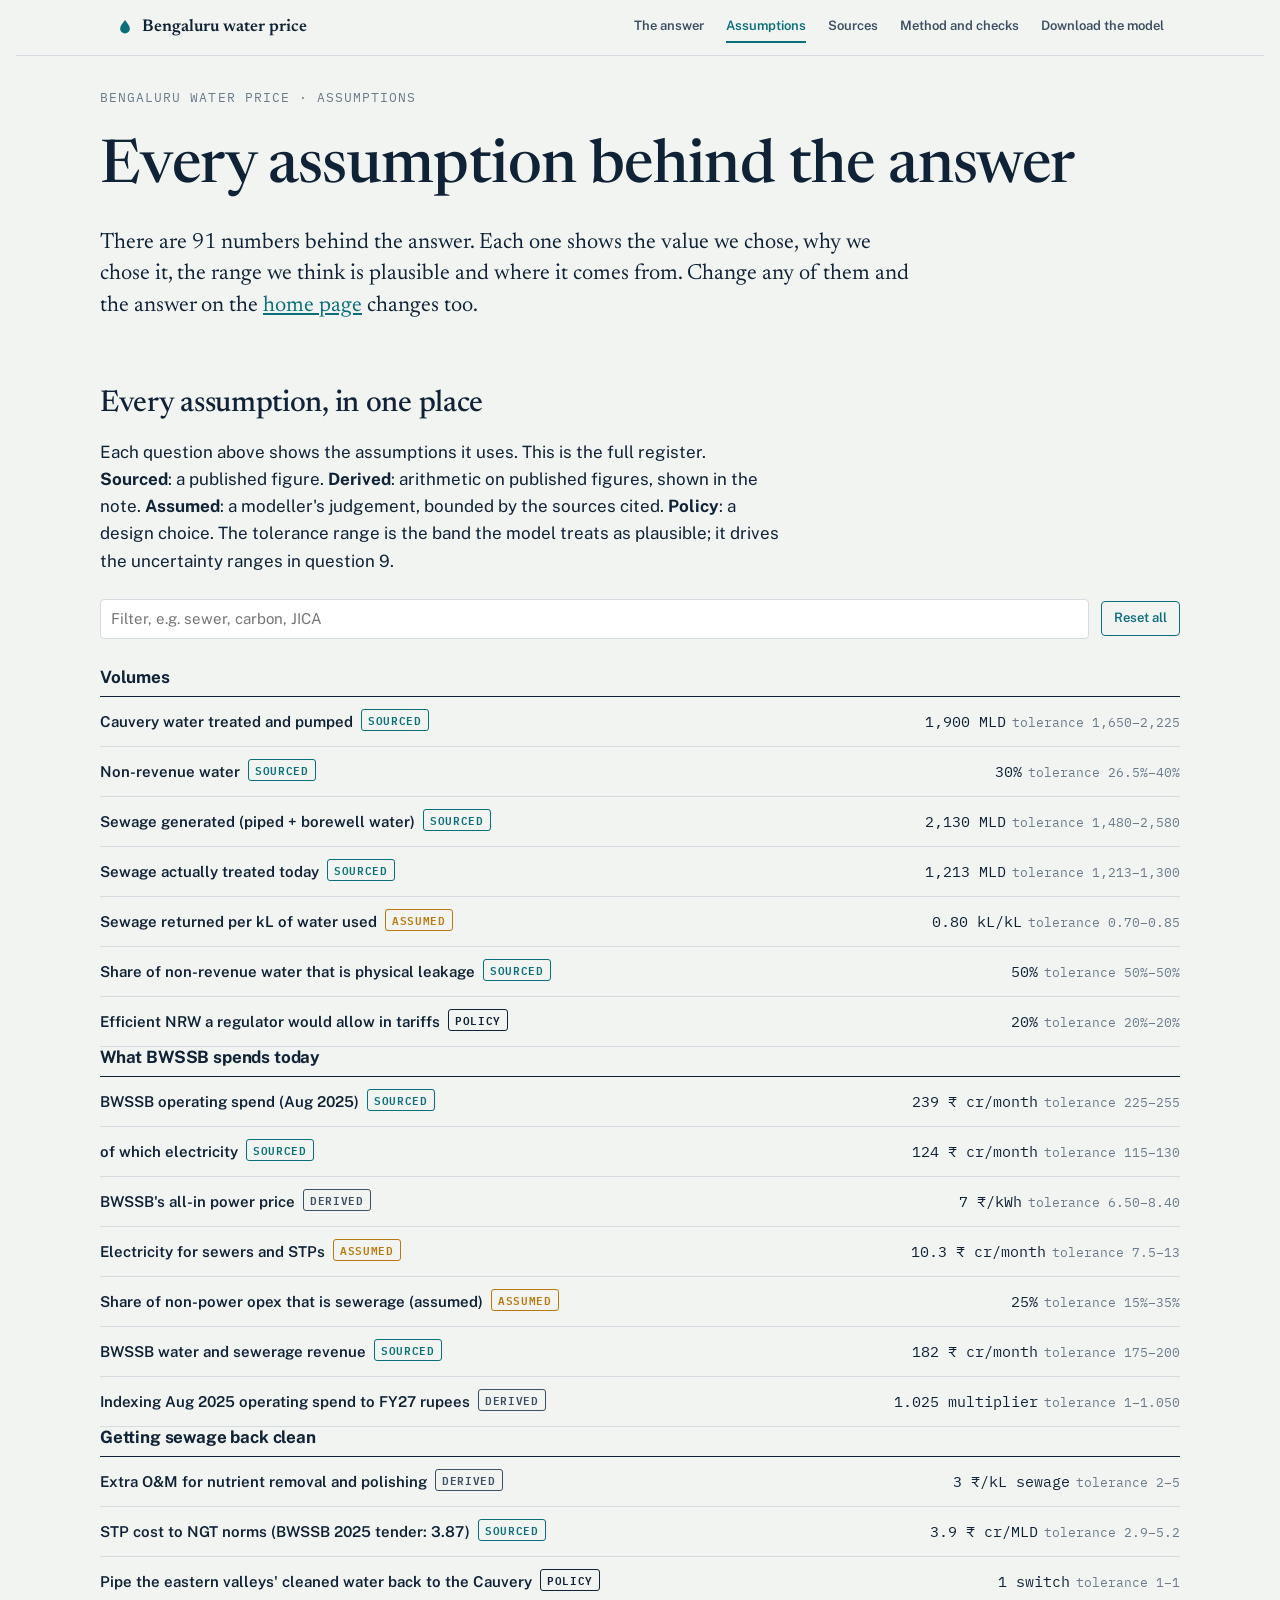
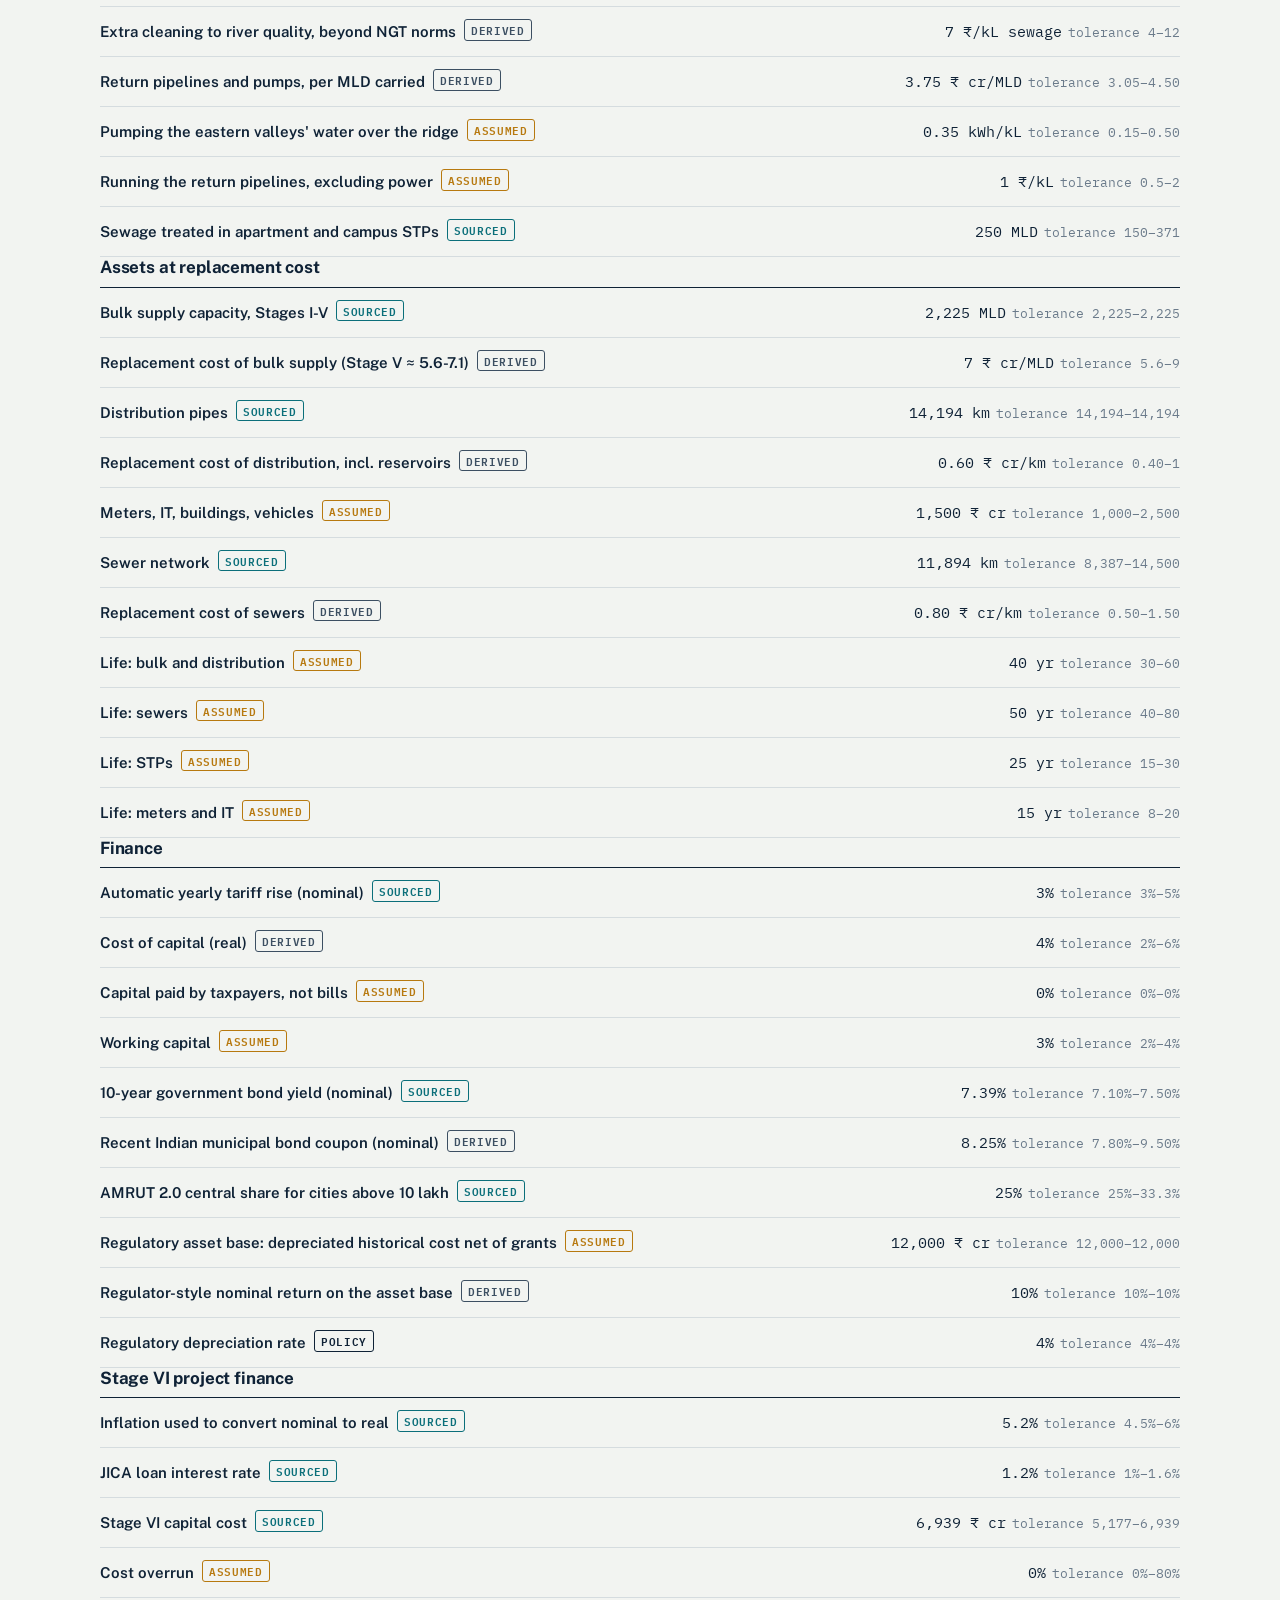
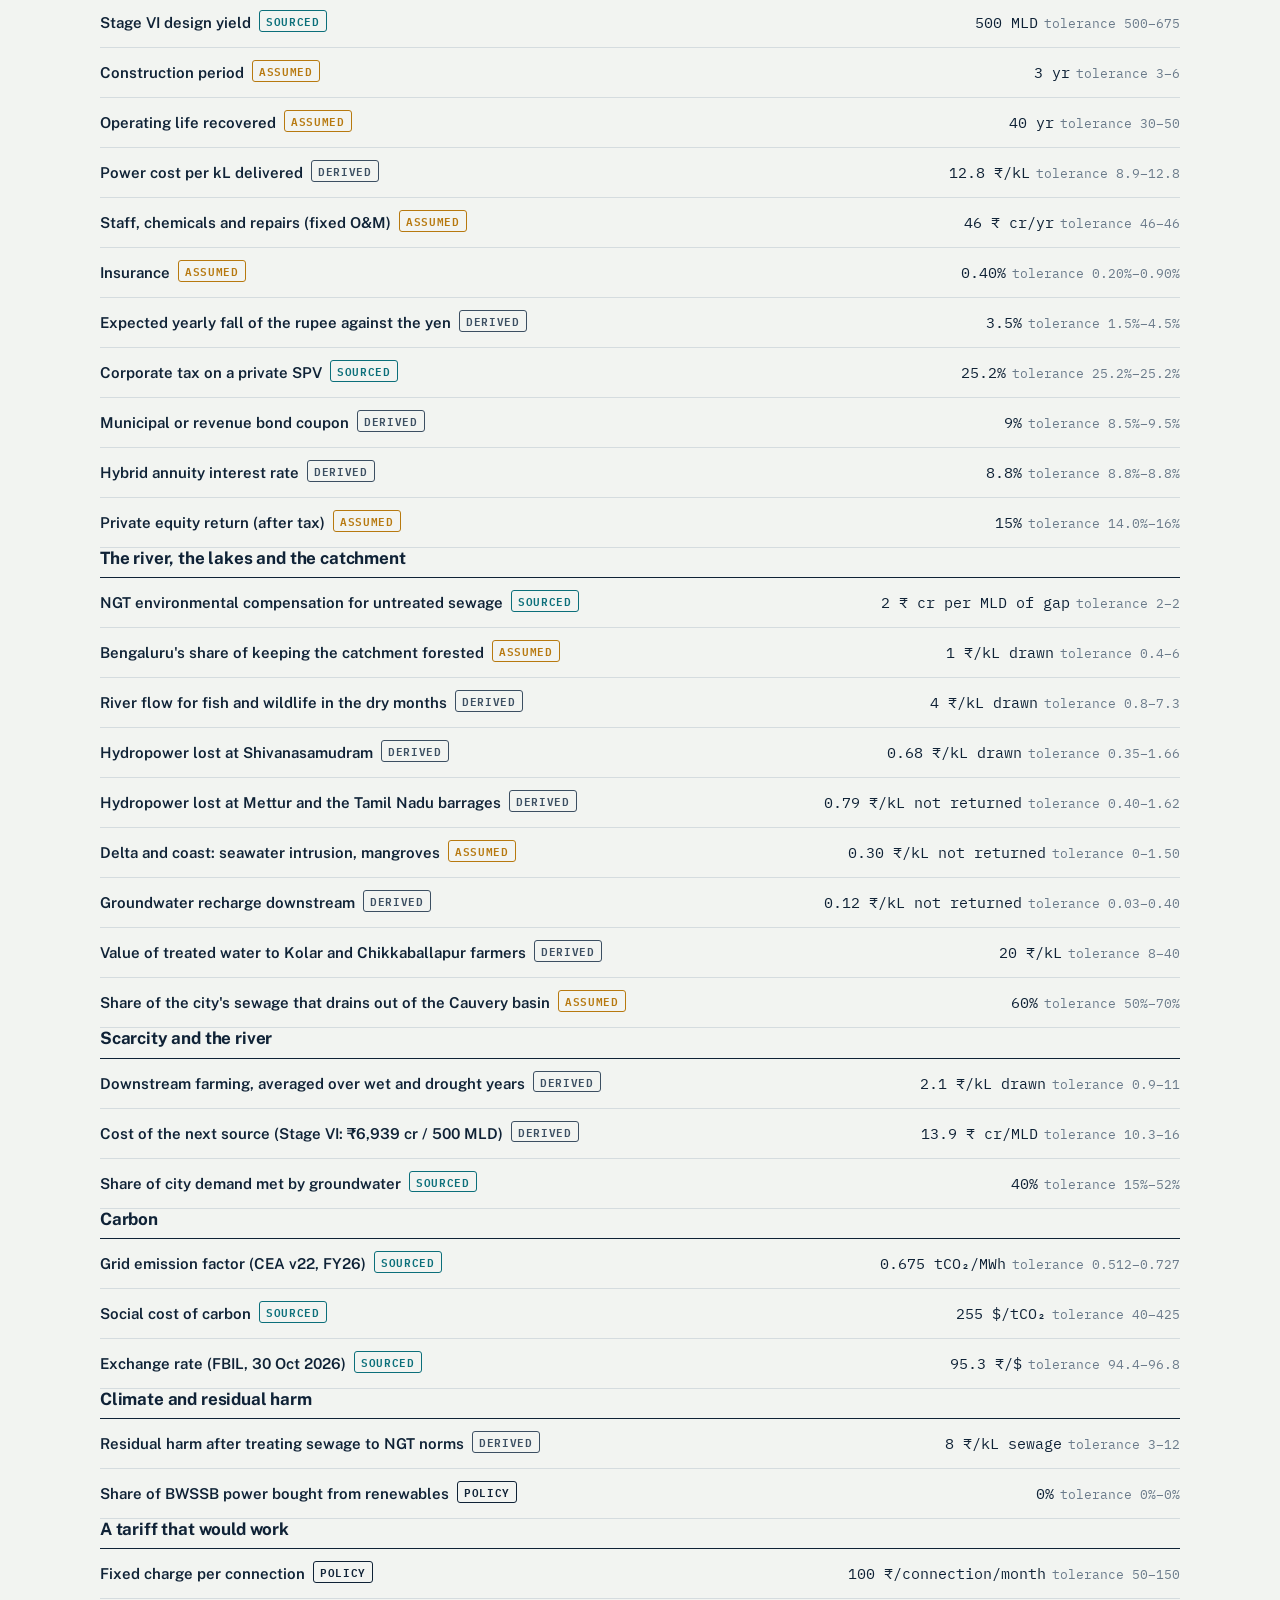
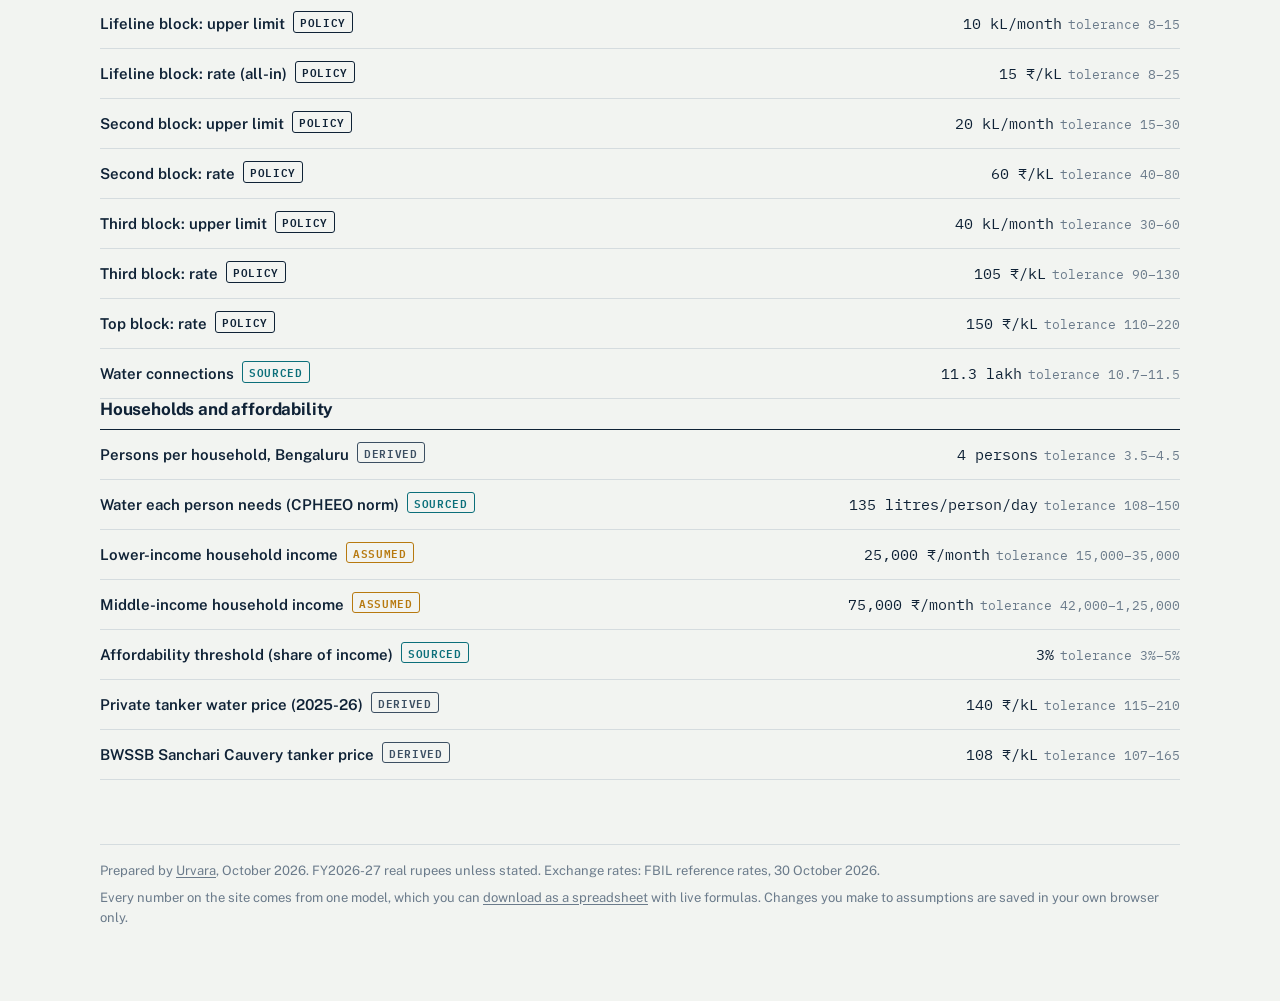
==== assumptions.html @ f4e7eac3 "Publish the Bengaluru water price site Question-by-question answer to what a kilolitre of water shou" ====
<!doctype html>
<html lang="en">
<head>
<meta charset="utf-8">
<meta name="viewport" content="width=device-width,initial-scale=1,viewport-fit=cover">
<title>Assumptions · Bengaluru water price</title>
<meta name="description" content="Every assumption behind the Bengaluru water price model, with sources, ranges and reasons.">
<meta property="og:title" content="Assumptions · Bengaluru water price">
<meta property="og:description" content="Every assumption behind the Bengaluru water price model, with sources, ranges and reasons.">
<link rel="icon" href="data:image/svg+xml,%3Csvg%20xmlns%3D%22http%3A%2F%2Fwww.w3.org%2F2000%2Fsvg%22%20viewBox%3D%220%200%2024%2024%22%3E%3Cpath%20d%3D%22M12%202.5c3.6%204.6%206.5%208.3%206.5%2011.7a6.5%206.5%200%200%201-13%200C5.5%2010.8%208.4%207.1%2012%202.5z%22%20fill%3D%22%230b6f7a%22%2F%3E%3C%2Fsvg%3E">
<link rel="preconnect" href="https://fonts.googleapis.com">
<link rel="preconnect" href="https://fonts.gstatic.com" crossorigin>
<link rel="stylesheet" href="https://fonts.googleapis.com/css2?family=Newsreader:opsz,wght@6..72,400;6..72,500;6..72,600&family=Public+Sans:ital,wght@0,400;0,500;0,600;0,700;1,400&family=IBM+Plex+Mono:wght@400;500&display=swap">
<link rel="stylesheet" href="assets/site.css">
<style>html,body{margin:0}[hidden]{display:none!important}img{max-width:100%}</style>
</head>
<body>
<nav class="site-nav" aria-label="Site"><div class="in" style="padding-left:max(16px,env(safe-area-inset-left,0px));padding-right:max(16px,env(safe-area-inset-right,0px))"><a class="brand" href="index.html"><svg viewBox="0 0 24 24" aria-hidden="true"><path d="M12 2.5c3.6 4.6 6.5 8.3 6.5 11.7a6.5 6.5 0 0 1-13 0C5.5 10.8 8.4 7.1 12 2.5z" fill="var(--water)"/></svg>Bengaluru water price</a><a class="l" href="index.html">The answer</a><a class="l" href="assumptions.html" aria-current="page">Assumptions</a><a class="l" href="sources.html">Sources</a><a class="l" href="method.html">Method and checks</a><a class="l" href="downloads/bengaluru-water-price-model.xlsx" download>Download the model</a></div></nav>
<div class="wrap" id="top">
<header class="hero"><div class="eyebrow">Bengaluru water price · Assumptions</div><h1>Every assumption behind the answer</h1>
<div class="lede col prose"><p>There are 91 numbers behind the answer. Each one shows the value we chose, why we chose it, the range we think is plausible and where it comes from. Change any of them and the answer on the <a href="index.html">home page</a> changes too.</p></div></header><section id="assumptions">
  <div class="col prose">
    <h2>Every assumption, in one place</h2>
    <p>Each question above shows the assumptions it uses. This is the full register. <b>Sourced</b>: a published figure. <b>Derived</b>: arithmetic on published figures, shown in the note. <b>Assumed</b>: a modeller's judgement, bounded by the sources cited. <b>Policy</b>: a design choice. The tolerance range is the band the model treats as plausible; it drives the uncertainty ranges in question 9.</p>
  </div>
  <div class="reg">
    <div class="reg-tools"><input type="search" id="reg-search" placeholder="Filter, e.g. sewer, carbon, JICA" aria-label="Filter assumptions"><span class="changed changed-count" hidden></span><button class="btn" type="button" data-reset-all>Reset all</button></div>
    <div id="register"></div>
  </div>
</section>
<footer>
  <span>Prepared by <a href="https://urvara.life">Urvara</a>, October 2026. FY2026-27 real rupees unless stated. Exchange rates: FBIL reference rates, 30 October 2026.</span>
  <span>Every number on the site comes from one model, which you can <a href="downloads/bengaluru-water-price-model.xlsx" download>download as a spreadsheet</a> with live formulas. Changes you make to assumptions are saved in your own browser only.</span>
</footer>
</div>
<div id="pop" hidden role="dialog" aria-modal="false" aria-labelledby="pop-h"></div>
<script src="assets/app.js"></script>
</body>
</html>
---- assets/site.css ----
/* Layout: one reading column (~68ch) that widens for exhibits; the price ladder is drawn as the
   pipe's climb from the Cauvery to the city, because the cost rises with the lift. */
:root {
  --paper: #f2f4f1;        /* cool mineral paper */
  --sheet: #ffffff;
  --ink: #0f2236;          /* river navy */
  --ink-2: #3c4f62;
  --ink-3: #6b7b8b;
  --rule: #d5dcdf;
  --water: #0b6f7a;        /* Cauvery teal */
  --water-2: #5aa7ad;
  --water-3: #b9dcdd;
  --ochre: #b7790f;        /* the gap: what someone else pays */
  --ochre-soft: #f3e3c3;
  --carbon: #59636e;
  --good: #2f7d4f; --bad: #b0542a; --ugly: #7b2b3a;
  --focus: #0b6f7a;
  --f-display: "Newsreader", "Iowan Old Style", Georgia, serif;
  --f-body: "Public Sans", "Segoe UI", system-ui, sans-serif;
  --f-data: "IBM Plex Mono", ui-monospace, "SFMono-Regular", Menlo, monospace;
  --s-0: .8125rem; --s-1: .9375rem; --s-2: 1.0625rem; --s-3: 1.375rem; --s-4: 1.875rem; --s-5: 2.75rem; --s-6: 3.75rem;
}
@media (prefers-color-scheme: dark) { :root:not([data-theme="light"]) {
  --paper: #0b1520; --sheet: #111e2b; --ink: #e4ebef; --ink-2: #b3c0ca; --ink-3: #8293a1; --rule: #253545;
  --water: #4fb3bc; --water-2: #7cc6cc; --water-3: #1d4a52; --ochre: #e2a740; --ochre-soft: #3a2c12;
  --carbon: #9aa5b0; --good: #6cc191; --bad: #e38a5e; --ugly: #e07b8e; --focus: #4fb3bc; color-scheme: dark } }
:root[data-theme="dark"] {
  --paper: #0b1520; --sheet: #111e2b; --ink: #e4ebef; --ink-2: #b3c0ca; --ink-3: #8293a1; --rule: #253545;
  --water: #4fb3bc; --water-2: #7cc6cc; --water-3: #1d4a52; --ochre: #e2a740; --ochre-soft: #3a2c12;
  --carbon: #9aa5b0; --good: #6cc191; --bad: #e38a5e; --ugly: #e07b8e; --focus: #4fb3bc; color-scheme: dark }

* { box-sizing: border-box; }
body { background: var(--paper); color: var(--ink); font-family: var(--f-body); font-size: var(--s-2); line-height: 1.6;
  padding-left: max(16px, env(safe-area-inset-left, 0px)); padding-right: max(16px, env(safe-area-inset-right, 0px)); }
.wrap { max-width: 1080px; margin: 0 auto; padding-block: 40px 96px; display: grid; gap: 64px; }
.col { max-width: 68ch; }
h1, h2, h3 { font-family: var(--f-display); font-weight: 500; text-wrap: balance; letter-spacing: -.01em; margin: 0; }
h1 { font-size: clamp(2.25rem, 5vw, var(--s-6)); line-height: 1.05; }
h2 { font-size: var(--s-4); line-height: 1.15; }
h3 { font-size: var(--s-3); line-height: 1.25; }
p { margin: 0; }
.prose { display: grid; gap: 1em; }
.eyebrow { font-family: var(--f-data); font-size: var(--s-0); letter-spacing: .08em; text-transform: uppercase; color: var(--ink-3); }
.lede { font-size: var(--s-3); line-height: 1.45; font-family: var(--f-display); color: var(--ink); }
.lede p + p { margin-top: .2em; }
a { color: var(--water); text-underline-offset: 2px; }
a:focus-visible, button:focus-visible, input:focus-visible, summary:focus-visible, select:focus-visible { outline: 2px solid var(--focus); outline-offset: 2px; border-radius: 3px; }
section { display: grid; gap: 24px; }
.mono, .tab { font-family: var(--f-data); font-variant-numeric: tabular-nums; }
small, .small { font-size: var(--s-0); color: var(--ink-3); }

/* Live numbers: every model-bound figure is a button that opens its working */
.num { font: inherit; font-variant-numeric: tabular-nums; color: inherit; background: none; border: 0; padding: 0 1px; cursor: pointer;
  border-bottom: 1.5px dotted var(--water); font-weight: 600; }
.num:hover { background: var(--water-3); }
.num.static { border-bottom-color: var(--ink-3); font-weight: inherit; }
.big .num { border-bottom-width: 3px; }

/* Hero */
.hero { display: grid; gap: 28px; }
.answer { display: grid; grid-template-columns: repeat(auto-fit, minmax(180px, 1fr)); gap: 0; border-top: 1px solid var(--ink); border-bottom: 1px solid var(--rule); }
.answer > div { padding: 16px 16px 18px 0; display: grid; gap: 4px; align-content: start; }
.answer > div + div { padding-left: 16px; border-left: 1px solid var(--rule); }
.answer .v { font-family: var(--f-display); font-size: var(--s-5); line-height: 1; font-variant-numeric: tabular-nums; }
.answer .v.gap { color: var(--ochre); }
.answer .v.true { color: var(--water); }

/* Ladder chart */
.figure { background: var(--sheet); border: 1px solid var(--rule); border-radius: 6px; padding: 20px; display: grid; gap: 16px; min-width: 0; }
.figure svg { width: 100%; height: auto; display: block; overflow: visible; }
.figure .cap { font-size: var(--s-0); color: var(--ink-3); max-width: 80ch; }
.ladder text { font-family: var(--f-body); fill: var(--ink-2); font-size: 13px; }
.ladder .val { font-family: var(--f-data); fill: var(--ink); font-size: 14px; font-weight: 500; }
.ladder .band { stroke: var(--ink-3); stroke-width: 1.5; }

/* Levers */
.levers { display: grid; grid-template-columns: repeat(auto-fit, minmax(220px, 1fr)); gap: 16px 28px; }
.lever { display: grid; gap: 6px; }
.lever label { font-size: var(--s-0); font-weight: 600; color: var(--ink-2); display: flex; justify-content: space-between; gap: 8px; }
.lever output { font-family: var(--f-data); color: var(--ink); font-weight: 500; }
.lever .hint { font-size: var(--s-0); color: var(--ink-3); line-height: 1.4; }
input[type=range] { width: 100%; accent-color: var(--water); }
.btn { font: inherit; font-size: var(--s-0); font-weight: 600; color: var(--water); background: transparent; border: 1px solid var(--water); border-radius: 4px; padding: 6px 12px; cursor: pointer; }
.btn:hover { background: var(--water-3); }
.changed { display: inline-block; font-size: var(--s-0); font-family: var(--f-data); background: var(--ochre-soft); color: var(--ink); padding: 2px 8px; border-radius: 3px; }

/* Tables */
.tablewrap { overflow-x: auto; min-width: 0; }
table { border-collapse: collapse; width: 100%; font-size: var(--s-1); }
th, td { text-align: left; padding: 9px 12px 9px 0; border-bottom: 1px solid var(--rule); vertical-align: top; }
th { font-size: var(--s-0); font-weight: 600; color: var(--ink-3); letter-spacing: .02em; border-bottom: 1px solid var(--ink); }
td.r, th.r { text-align: right; font-family: var(--f-data); font-variant-numeric: tabular-nums; white-space: nowrap; }
tr.total td { font-weight: 700; border-top: 1px solid var(--ink); border-bottom: 0; }
td .sub { display: block; font-size: var(--s-0); color: var(--ink-3); line-height: 1.45; margin-top: 2px; }

/* Good / bad / ugly */
.gbu { display: grid; grid-template-columns: repeat(auto-fit, minmax(260px, 1fr)); gap: 24px; }
.gbu > div { display: grid; gap: 10px; align-content: start; border-top: 3px solid var(--k); padding-top: 12px; }
.gbu h3 { color: var(--k); font-size: var(--s-3); }
.gbu ul { margin: 0; padding-left: 1.1em; display: grid; gap: 8px; font-size: var(--s-1); }

/* Two-column split for exhibits */
.split { display: grid; grid-template-columns: minmax(0, 1fr) minmax(0, 1fr); gap: 32px; align-items: start; }
@media (max-width: 820px) { .split { grid-template-columns: minmax(0, 1fr); } }

/* Calculator */
.calc { display: grid; grid-template-columns: minmax(0, 300px) minmax(0, 1fr); gap: 28px; }
@media (max-width: 720px) { .calc { grid-template-columns: minmax(0, 1fr); } }
.bills { display: grid; gap: 10px; }
.billrow { display: grid; grid-template-columns: 150px minmax(0, 1fr) 96px; gap: 12px; align-items: center; font-size: var(--s-1); }
.billrow .bar { height: 14px; background: var(--water-3); border-radius: 2px; position: relative; }
.billrow .bar > i { position: absolute; inset: 0 auto 0 0; background: var(--c, var(--water)); border-radius: 2px; }
.billrow .amt { font-family: var(--f-data); text-align: right; }
@media (max-width: 480px) { .billrow { grid-template-columns: 110px minmax(0, 1fr) 80px; } }

/* Assumptions register */
.reg { display: grid; gap: 28px; }
.reg-tools { display: flex; flex-wrap: wrap; gap: 12px; align-items: center; }
.reg-tools input[type=search] { font: inherit; font-size: var(--s-1); padding: 7px 10px; border: 1px solid var(--rule); border-radius: 4px; background: var(--sheet); color: var(--ink); min-width: 0; flex: 1 1 220px; }
.reg-group { display: grid; gap: 0; }
.reg-group h3 { font-size: var(--s-2); font-family: var(--f-body); font-weight: 700; padding-bottom: 8px; border-bottom: 1px solid var(--ink); }
.var { border-bottom: 1px solid var(--rule); }
.var > summary { list-style: none; cursor: pointer; display: grid; grid-template-columns: minmax(0, 1fr) auto; gap: 12px; padding: 12px 0; align-items: baseline; }
.var > summary::-webkit-details-marker { display: none; }
.var .vname { font-weight: 600; font-size: var(--s-1); }
.var .vname .badge { margin-left: 8px; }
.var .vval { font-family: var(--f-data); font-size: var(--s-1); white-space: nowrap; }
.var .vval .rng { color: var(--ink-3); font-size: var(--s-0); margin-left: 6px; }
.var.mod .vval { color: var(--ochre); }
.var .body { display: grid; gap: 12px; padding: 0 0 18px; font-size: var(--s-1); }
.var .ctl { display: grid; grid-template-columns: minmax(0, 1fr) 120px auto; gap: 12px; align-items: center; }
.var .ctl input[type=number] { font: inherit; font-family: var(--f-data); font-size: var(--s-1); padding: 5px 8px; width: 100%; border: 1px solid var(--rule); border-radius: 4px; background: var(--sheet); color: var(--ink); }
.var .scale { display: flex; justify-content: space-between; font-family: var(--f-data); font-size: var(--s-0); color: var(--ink-3); }
.var .scale b { color: var(--water); font-weight: 500; }
.srcs { margin: 0; padding-left: 1.1em; display: grid; gap: 6px; }
.srcs li { line-height: 1.45; }
.srcs .says { color: var(--ink-2); }
.badge { display: inline-block; font-family: var(--f-data); font-size: .6875rem; letter-spacing: .06em; text-transform: uppercase; padding: 1px 6px; border-radius: 3px; vertical-align: 2px; border: 1px solid currentColor; }
.badge.sourced { color: var(--water); }
.badge.derived { color: var(--ink-2); }
.badge.assumed { color: var(--ochre); }
.note { font-size: var(--s-0); color: var(--ink-2); background: var(--ochre-soft); padding: 8px 10px; border-radius: 4px; }

/* Popover for a number's working */
#pop { position: fixed; z-index: 30; max-width: min(420px, calc(100vw - 32px)); background: var(--sheet); color: var(--ink); border: 1px solid var(--ink-3);
  border-radius: 6px; box-shadow: 0 12px 32px rgba(10, 25, 40, .18); padding: 16px; font-size: var(--s-1); display: grid; gap: 10px; }
#pop h4 { margin: 0; font-family: var(--f-display); font-size: var(--s-3); font-weight: 500; }
#pop .f { font-family: var(--f-data); font-size: var(--s-0); color: var(--ink-2); white-space: pre-wrap; }
#pop ul { margin: 0; padding-left: 1.1em; display: grid; gap: 4px; font-size: var(--s-0); }
#pop .x { position: absolute; top: 8px; right: 8px; }
@media (max-width: 560px) { #pop { left: 16px !important; right: 16px; bottom: max(16px, env(safe-area-inset-bottom, 0px)); top: auto !important; max-height: 70vh; overflow: auto; } }

.toc { display: flex; flex-wrap: wrap; gap: 6px 18px; font-size: var(--s-0); font-family: var(--f-data); }
.toc a { color: var(--ink-2); text-decoration: none; border-bottom: 1px solid var(--rule); }
.toc a:hover { color: var(--water); }
footer { font-size: var(--s-0); color: var(--ink-3); border-top: 1px solid var(--rule); padding-top: 16px; display: grid; gap: 6px; }

/* Question tree */
:root { --water-dk: #084f57; }
@media (prefers-color-scheme: dark) { :root:not([data-theme="light"]) { --water-dk: #8fd3d9; } }
:root[data-theme="dark"] { --water-dk: #8fd3d9; }
.answerfig { gap: 18px; }
.answer-head { display: flex; flex-wrap: wrap; justify-content: space-between; gap: 8px; align-items: baseline; }
#answerbar .seg { cursor: pointer; outline: none; }
#answerbar .seg:hover rect, #answerbar .seg:focus-visible rect { stroke: var(--ink); stroke-width: 2; }
#answerbar text { font-family: var(--f-body); }
#answerbar .seg-v { fill: var(--sheet); font-family: var(--f-data); font-size: 15px; font-weight: 500; }
#answerbar .seg-q { fill: var(--sheet); font-size: 11px; letter-spacing: .06em; opacity: .9; }
#answerbar .stepv { fill: var(--ink); font-family: var(--f-display); font-size: 22px; }
#answerbar .stepv-s { fill: var(--ink); font-family: var(--f-data); font-size: 14px; font-weight: 500; }
#answerbar .stepinc { fill: var(--sheet); font-family: var(--f-data); font-size: 14px; font-weight: 500; }
#answerbar .lab { fill: var(--ink); font-size: 14px; font-weight: 600; }
#answerbar .axis { fill: var(--ink-3); font-size: 12px; font-family: var(--f-data); }
#answerbar .brk { fill: var(--ink); font-size: 13px; font-weight: 600; }
#answerbar .mk { fill: var(--ink-2); font-size: 12px; }
#answerbar .note-t, .ladder .note-t { fill: var(--ochre); font-size: 12px; }
#answerbar .whisk { stroke: var(--ink); stroke-width: 1; stroke-dasharray: 2 3; opacity: .55; }
.ladder .axis { fill: var(--ink-3); font-size: 12px; font-family: var(--f-data); }
.ladder .lab { fill: var(--ink-2); font-size: 13px; }
.ladder .val-s { fill: var(--ink); font-size: 12px; font-family: var(--f-data); }
.vprog { color: var(--water); font-weight: 600; }
.qs { display: grid; gap: 14px; }
.q { background: var(--sheet); border: 1px solid var(--rule); border-radius: 6px; display: grid; gap: 0; min-width: 0; }
.q.open { border-color: var(--ink-3); }
.q-head { all: unset; box-sizing: border-box; cursor: pointer; display: grid; grid-template-columns: 44px minmax(0, 1fr) auto; gap: 4px 14px; align-items: baseline; padding: 18px 20px 8px; }
.q-head:focus-visible { outline: 2px solid var(--focus); outline-offset: -2px; border-radius: 6px; }
.q-n { font-family: var(--f-display); font-size: var(--s-4); line-height: 1; color: var(--water); grid-row: span 2; }
.q-t { font-family: var(--f-display); font-size: var(--s-3); line-height: 1.25; font-weight: 500; text-wrap: balance; }
.q-a { font-family: var(--f-data); font-size: var(--s-1); color: var(--ink); white-space: nowrap; text-align: right; }
.q-head::after { content: "Open the reasoning ↓"; grid-column: 2; font-size: var(--s-0); color: var(--water); font-weight: 600; }
.q-head[aria-expanded="true"]::after { content: "Close ↑"; }
@media (max-width: 640px) { .q-head { grid-template-columns: 34px minmax(0, 1fr); } .q-a { grid-column: 2; text-align: left; white-space: normal; } .q-n { grid-row: span 3; } }
.q-s { padding: 0 20px 14px calc(20px + 44px + 14px); max-width: calc(68ch + 78px); color: var(--ink-2); font-size: var(--s-1); }
.q-role { display: block; margin-top: 6px; font-size: var(--s-0); color: var(--ink-3); font-style: italic; }
@media (max-width: 640px) { .q-s { padding-left: 20px; } }
.q-body { padding: 8px 20px 20px; display: grid; gap: 20px; border-top: 1px solid var(--rule); min-width: 0; }
.q-body .figure { background: var(--paper); }
.qvars { display: grid; gap: 0; background: var(--paper); border-radius: 6px; padding: 14px 16px; }
.qvars h4 { margin: 0 0 6px; font-size: var(--s-1); display: flex; flex-wrap: wrap; gap: 8px; align-items: baseline; }
.qv { display: grid; gap: 4px; padding: 10px 0; border-top: 1px solid var(--rule); }
.qv-main { display: grid; grid-template-columns: minmax(0, 1fr) auto auto; gap: 12px; align-items: center; font-size: var(--s-1); }
.qv-l { font-weight: 600; }
.qv-c { font-family: var(--f-data); white-space: nowrap; }
.qv-c input { font: inherit; width: 96px; padding: 3px 6px; border: 1px solid var(--rule); border-radius: 4px; background: var(--sheet); color: var(--ink); }
.qv-r { font-family: var(--f-data); font-size: var(--s-0); color: var(--ink-3); white-space: nowrap; }
.qv.mod .qv-c input { border-color: var(--ochre); background: var(--ochre-soft); }
.qv-d summary { cursor: pointer; font-size: var(--s-0); color: var(--water); font-weight: 600; }
.qv-d p { font-size: var(--s-1); margin: 6px 0; }
.qv-d .srcs { font-size: var(--s-0); }
@media (max-width: 640px) { .qv-main { grid-template-columns: minmax(0, 1fr); gap: 4px; } }
.verdict { display: flex; flex-wrap: wrap; gap: 8px 12px; align-items: center; padding: 0 20px 16px calc(20px + 44px + 14px); }
@media (max-width: 640px) { .verdict { padding-left: 20px; } }
.v-l { font-size: var(--s-0); font-weight: 700; color: var(--ink-2); text-transform: uppercase; letter-spacing: .06em; }
.chips { display: flex; flex-wrap: wrap; gap: 6px; }
.chip { font: inherit; font-size: var(--s-0); padding: 4px 10px; border-radius: 999px; border: 1px solid var(--rule); background: var(--paper); color: var(--ink-2); cursor: pointer; }
.chip:hover { border-color: var(--ink-3); }
.chip[aria-pressed="true"][data-v="agree"] { background: var(--good); border-color: var(--good); color: var(--sheet); }
.chip[aria-pressed="true"][data-v="off"] { background: var(--ochre); border-color: var(--ochre); color: var(--sheet); }
.chip[aria-pressed="true"][data-v="disagree"] { background: var(--bad); border-color: var(--bad); color: var(--sheet); }
.v-note { flex-basis: 100%; display: grid; grid-template-columns: minmax(0, 1fr) auto; gap: 6px 10px; align-items: end; }
.v-note label { grid-column: 1 / -1; }
.v-note textarea { font: inherit; font-size: var(--s-1); padding: 6px 8px; border: 1px solid var(--rule); border-radius: 4px; background: var(--sheet); color: var(--ink); resize: vertical; min-width: 0; }
.v-msg { grid-column: 1 / -1; }
.v-others { flex-basis: 100%; margin: 0; padding-left: 1.1em; display: grid; gap: 4px; }
.v-others:empty { display: none; }
.tog { display: inline-flex; gap: 8px; align-items: center; font-weight: 600; color: var(--water); cursor: pointer; margin-left: 4px; }
.tog input { accent-color: var(--water); width: 18px; height: 18px; }
#pop .pv { font-family: var(--f-display); font-size: var(--s-4); line-height: 1; color: var(--water); }

@media (prefers-reduced-motion: no-preference) { .ladder rect, .ladder line, .billrow .bar > i { transition: all .25s ease; } }

/* Site chrome */
.site-nav { position: sticky; top: env(safe-area-inset-top, 0px); z-index: 20; background: var(--paper); border-bottom: 1px solid var(--rule); }
body::before { content: ""; position: fixed; inset: 0 0 auto; height: env(safe-area-inset-top, 0px); z-index: 21; background: var(--paper); }
.site-nav .in { max-width: 1080px; margin: 0 auto; display: flex; flex-wrap: wrap; gap: 6px 22px; align-items: center; padding-block: 12px; }
.site-nav .brand { font-family: var(--f-display); font-size: var(--s-2); font-weight: 600; color: var(--ink); text-decoration: none; margin-right: auto; display: flex; gap: 8px; align-items: center; }
.site-nav .brand svg { width: 18px; height: 18px; }
.site-nav a.l { font-size: var(--s-0); font-weight: 600; color: var(--ink-2); text-decoration: none; padding: 4px 0; border-bottom: 2px solid transparent; }
.site-nav a.l:hover { color: var(--water); }
.site-nav a.l[aria-current="page"] { color: var(--water); border-bottom-color: var(--water); }
.wrap { padding-block: 32px 72px; }
.callout { background: var(--sheet); border: 1px solid var(--rule); border-radius: 6px; padding: 18px 20px; display: grid; gap: 8px; max-width: 72ch; }
.src-group { display: grid; gap: 10px; }
.src-group h3 { font-size: var(--s-2); font-family: var(--f-body); font-weight: 700; border-bottom: 1px solid var(--ink); padding-bottom: 6px; }
.src-list { margin: 0; padding-left: 1.2em; display: grid; gap: 8px; font-size: var(--s-1); max-width: 90ch; }
.src-list .used { color: var(--ink-3); font-size: var(--s-0); }
.dl { display: inline-flex; gap: 10px; align-items: center; font-weight: 600; text-decoration: none; border: 1px solid var(--water); border-radius: 4px; padding: 8px 14px; color: var(--water); }
.dl:hover { background: var(--water-3); }
footer a { color: inherit; }
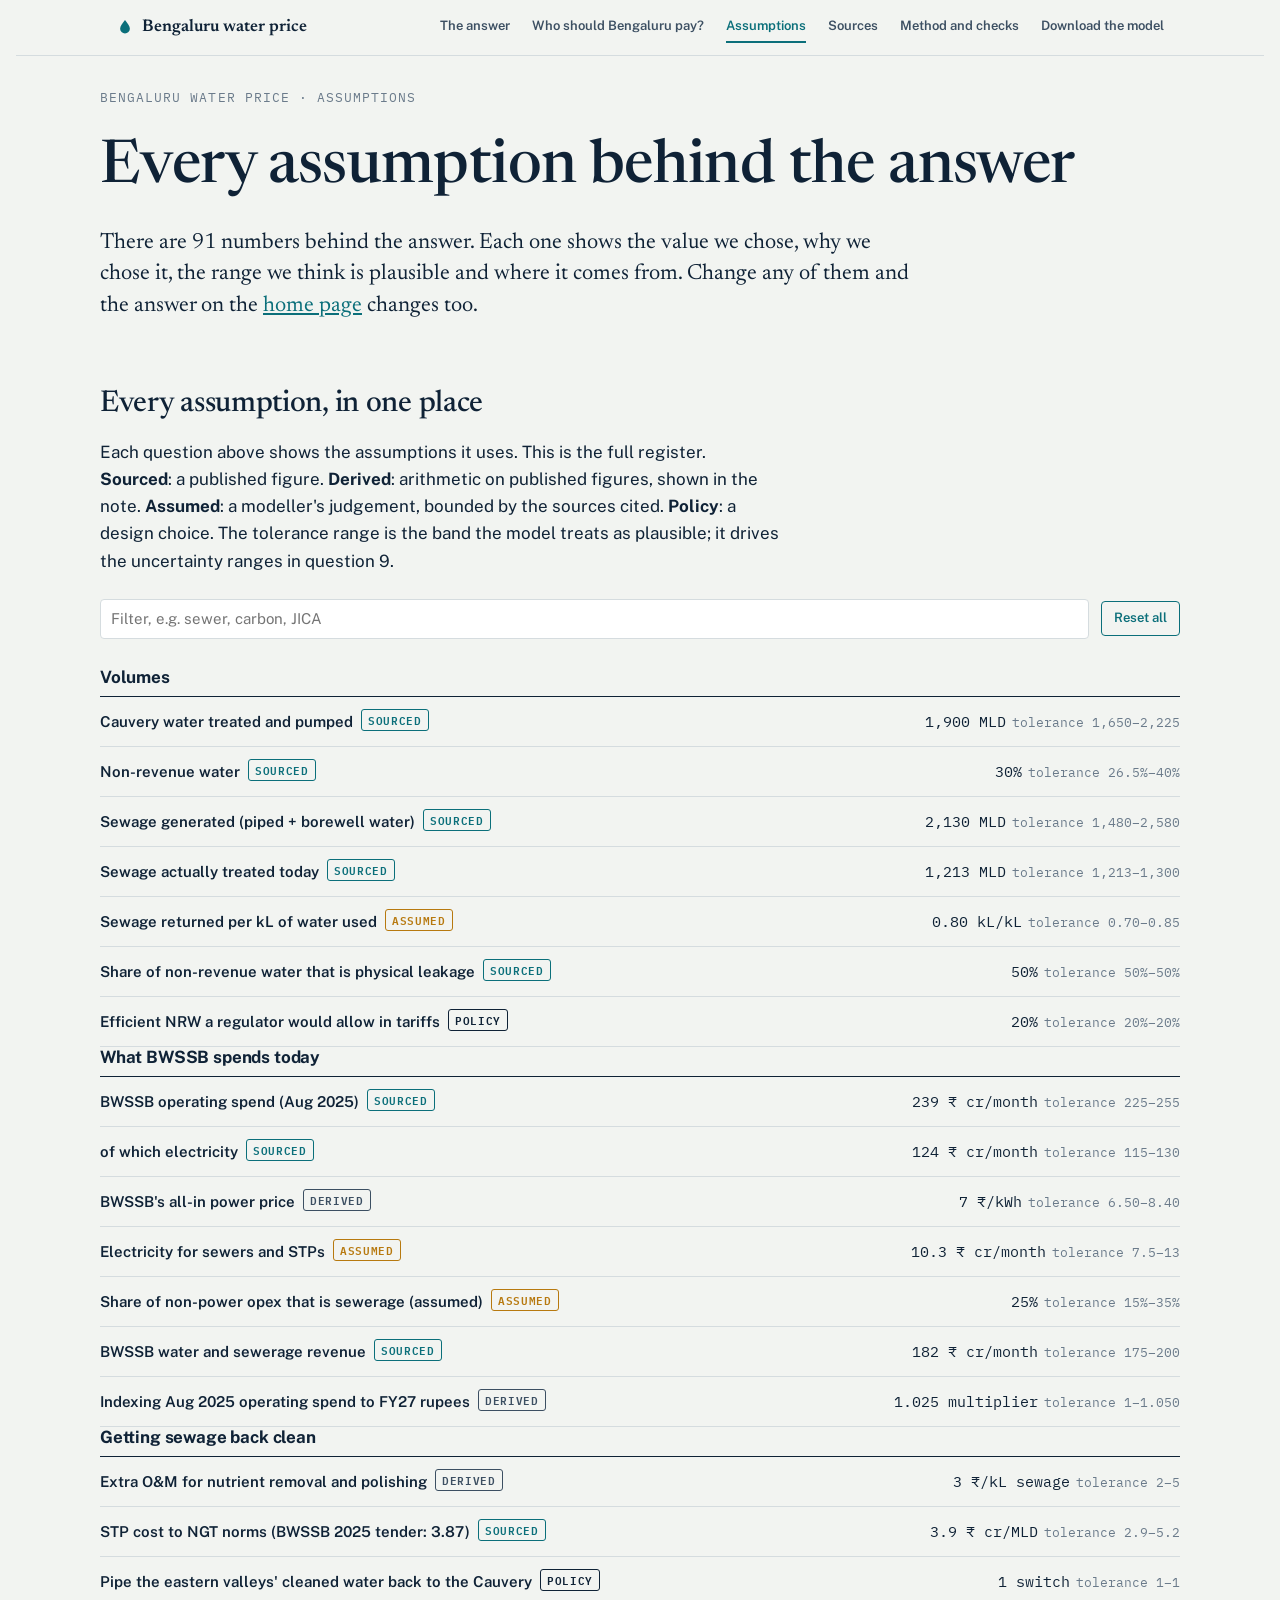
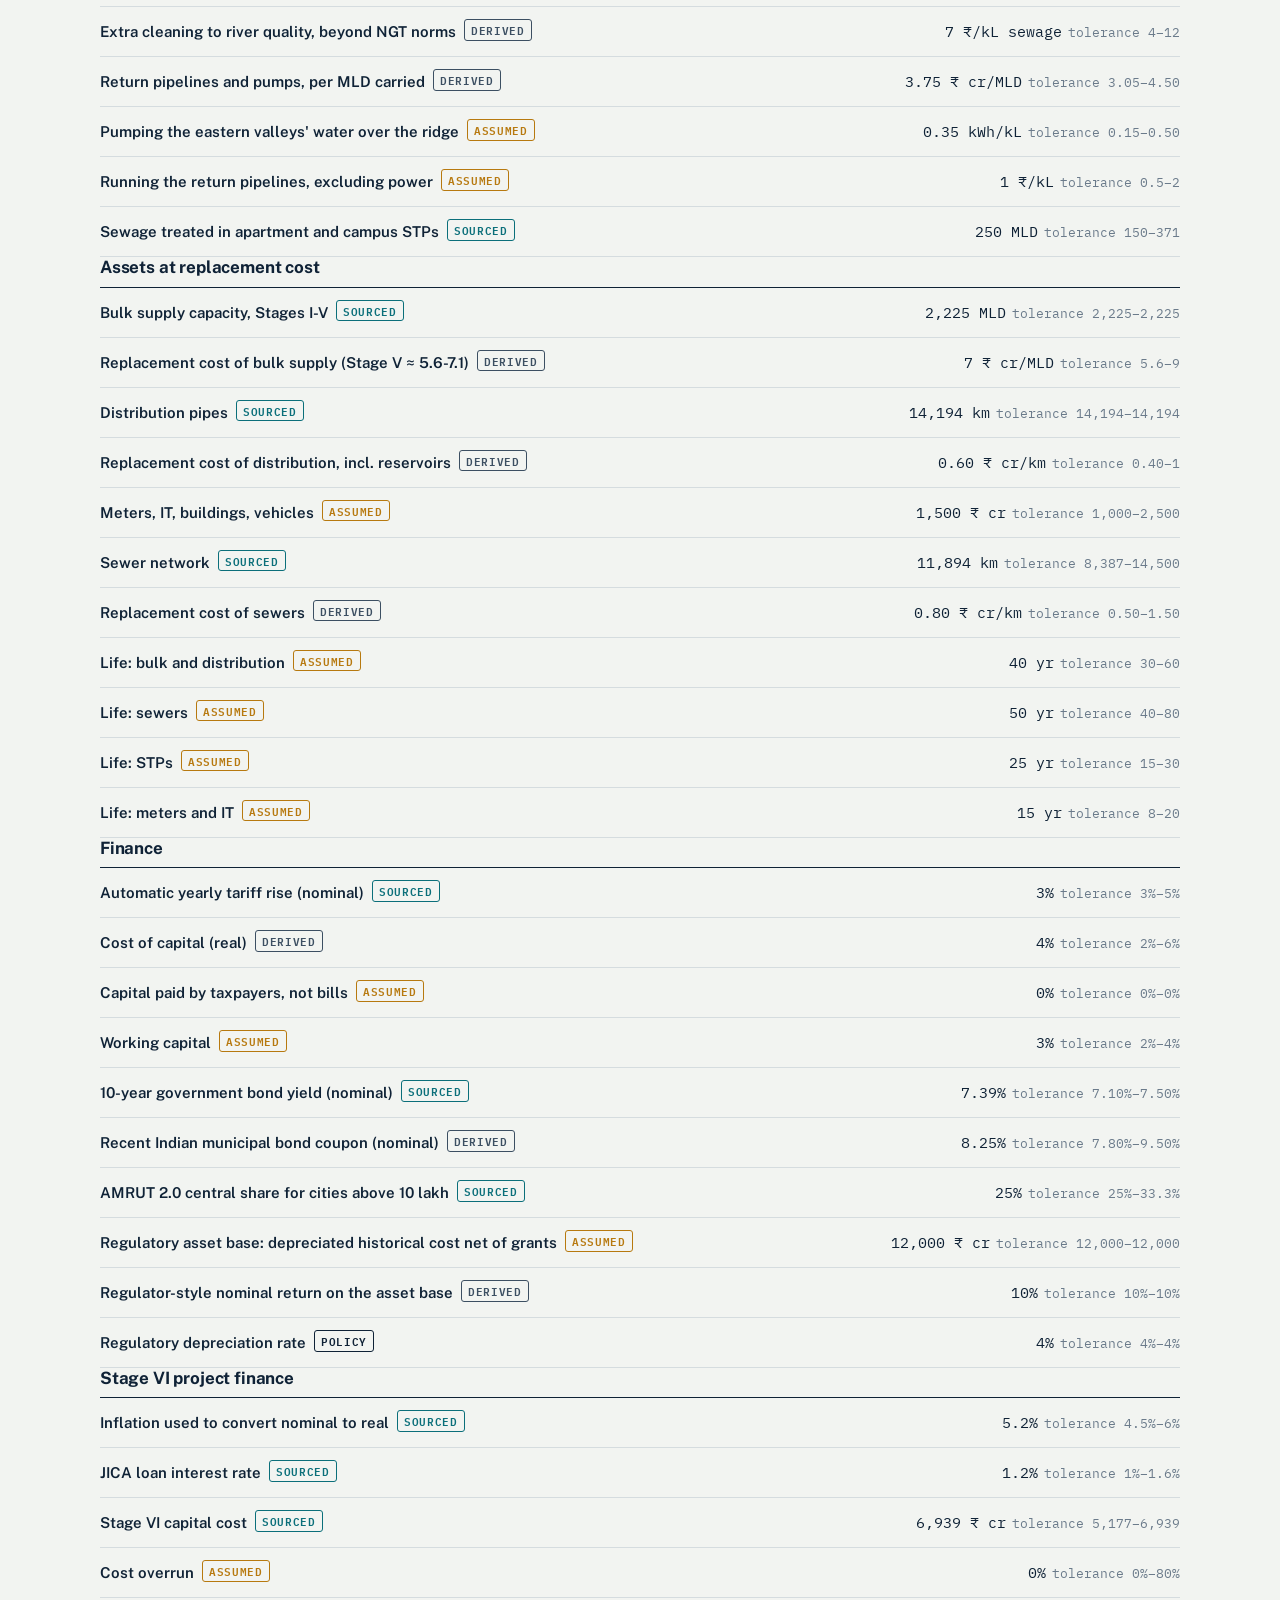
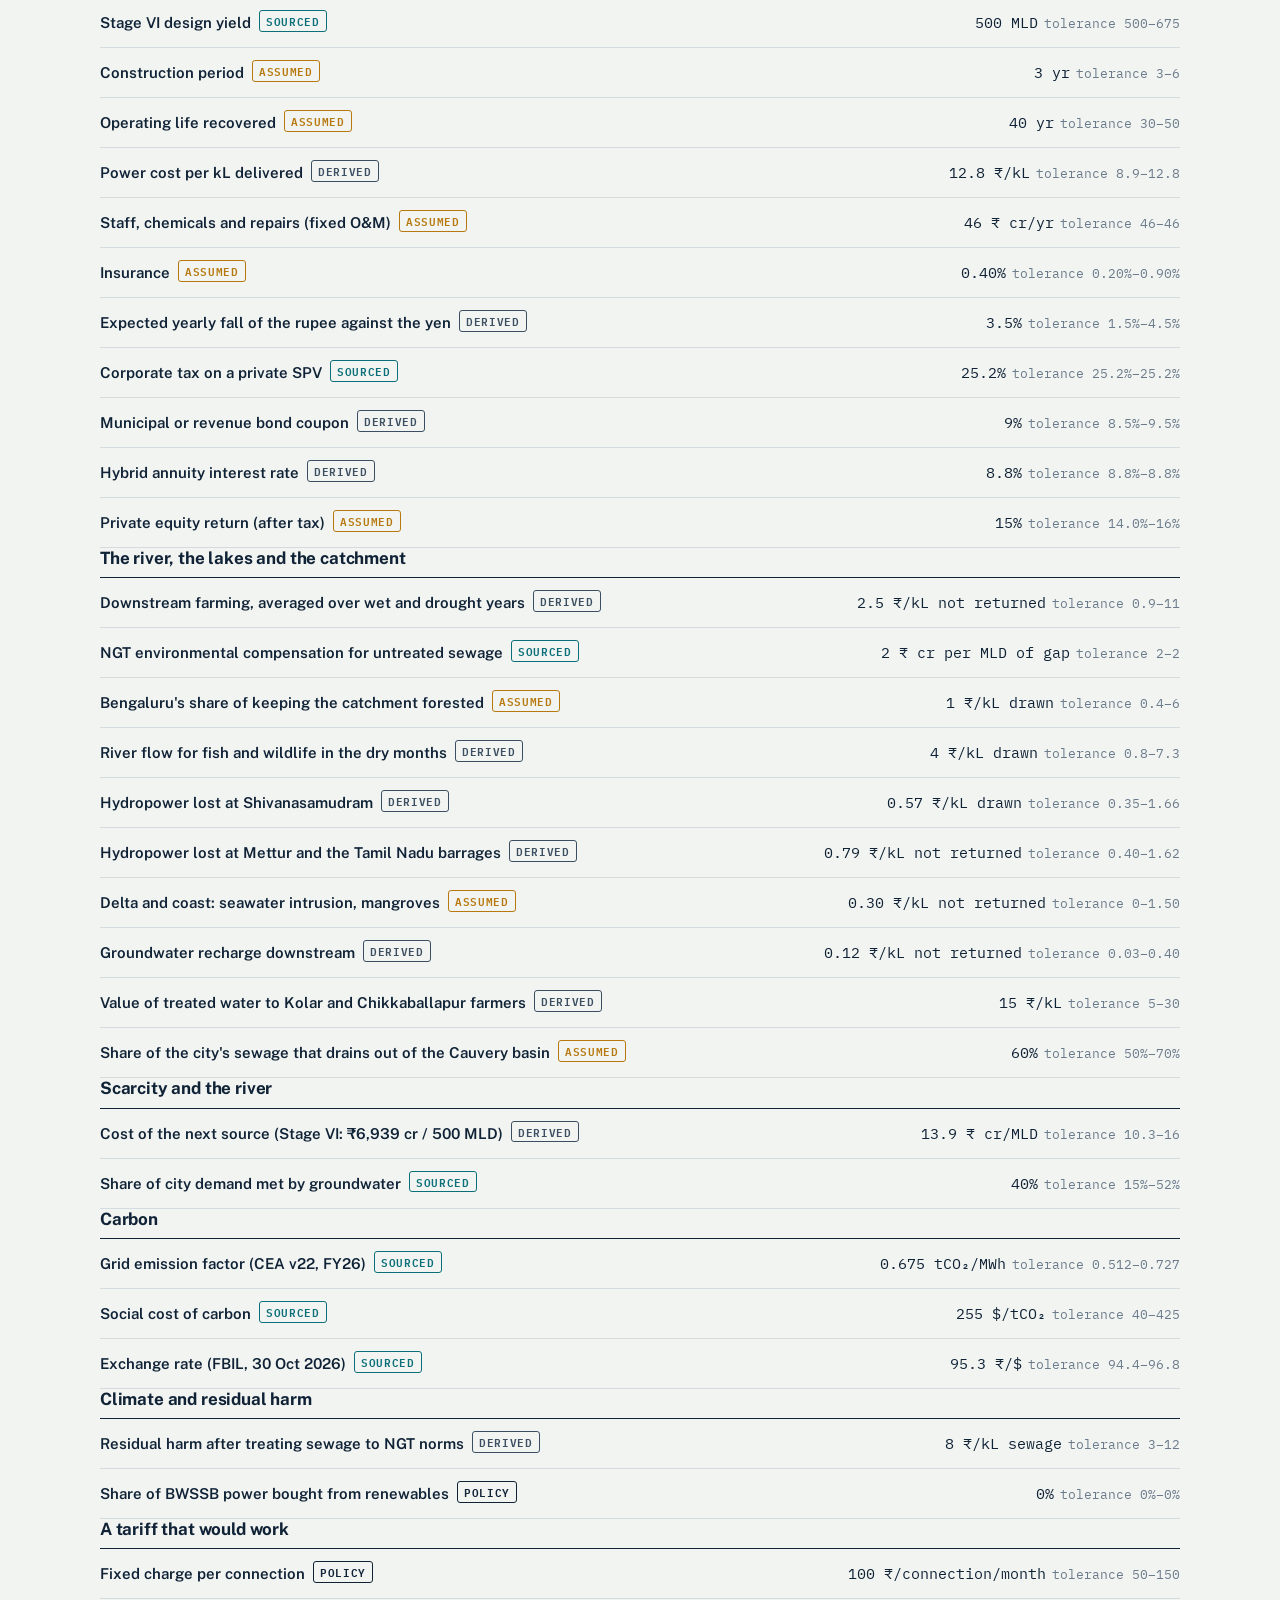
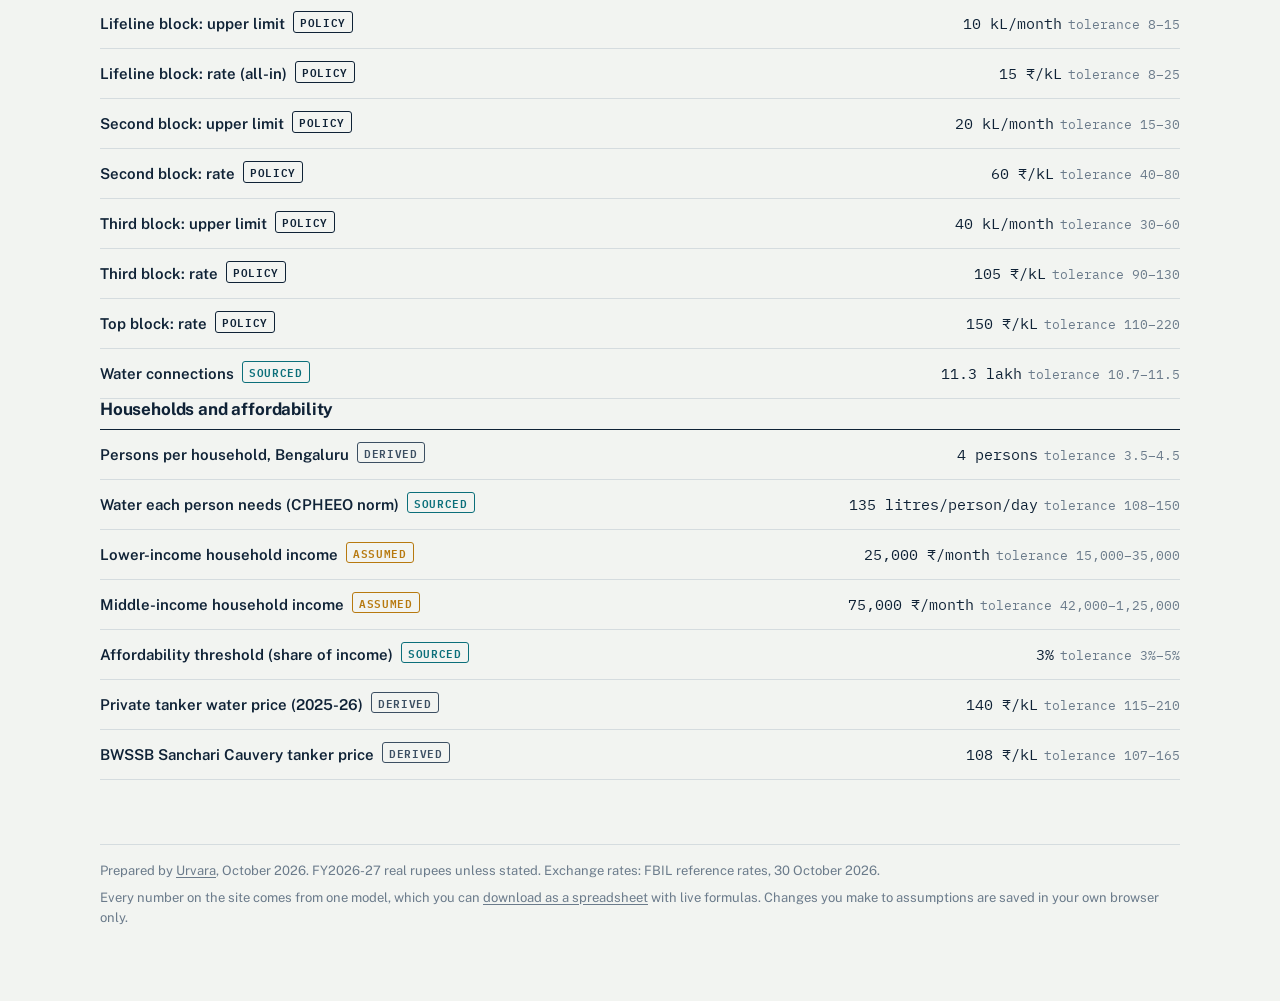
==== commit da001bad: "Add watershed assessment: who should Bengaluru pay upstream, and how much Co-Authored-By: Claude Opu" ====
--- a/assumptions.html
+++ b/assumptions.html
@@ -15,7 +15,7 @@
 <style>html,body{margin:0}[hidden]{display:none!important}img{max-width:100%}</style>
 </head>
 <body>
-<nav class="site-nav" aria-label="Site"><div class="in" style="padding-left:max(16px,env(safe-area-inset-left,0px));padding-right:max(16px,env(safe-area-inset-right,0px))"><a class="brand" href="index.html"><svg viewBox="0 0 24 24" aria-hidden="true"><path d="M12 2.5c3.6 4.6 6.5 8.3 6.5 11.7a6.5 6.5 0 0 1-13 0C5.5 10.8 8.4 7.1 12 2.5z" fill="var(--water)"/></svg>Bengaluru water price</a><a class="l" href="index.html">The answer</a><a class="l" href="assumptions.html" aria-current="page">Assumptions</a><a class="l" href="sources.html">Sources</a><a class="l" href="method.html">Method and checks</a><a class="l" href="downloads/bengaluru-water-price-model.xlsx" download>Download the model</a></div></nav>
+<nav class="site-nav" aria-label="Site"><div class="in" style="padding-left:max(16px,env(safe-area-inset-left,0px));padding-right:max(16px,env(safe-area-inset-right,0px))"><a class="brand" href="index.html"><svg viewBox="0 0 24 24" aria-hidden="true"><path d="M12 2.5c3.6 4.6 6.5 8.3 6.5 11.7a6.5 6.5 0 0 1-13 0C5.5 10.8 8.4 7.1 12 2.5z" fill="var(--water)"/></svg>Bengaluru water price</a><a class="l" href="index.html">The answer</a><a class="l" href="watershed.html">Who should Bengaluru pay?</a><a class="l" href="assumptions.html" aria-current="page">Assumptions</a><a class="l" href="sources.html">Sources</a><a class="l" href="method.html">Method and checks</a><a class="l" href="downloads/bengaluru-water-price-model.xlsx" download>Download the model</a></div></nav>
 <div class="wrap" id="top">
 <header class="hero"><div class="eyebrow">Bengaluru water price · Assumptions</div><h1>Every assumption behind the answer</h1>
 <div class="lede col prose"><p>There are 91 numbers behind the answer. Each one shows the value we chose, why we chose it, the range we think is plausible and where it comes from. Change any of them and the answer on the <a href="index.html">home page</a> changes too.</p></div></header><section id="assumptions">
--- a/assets/site.css
+++ b/assets/site.css
@@ -226,6 +226,27 @@
 .v-others:empty { display: none; }
 .tog { display: inline-flex; gap: 8px; align-items: center; font-weight: 600; color: var(--water); cursor: pointer; margin-left: 4px; }
 .tog input { accent-color: var(--water); width: 18px; height: 18px; }
+
+/* Watershed page */
+#basin text { font-family: var(--f-body); }
+#basin .b-t { fill: var(--ink); font-size: 13px; font-weight: 600; }
+#basin .b-s { fill: var(--ink-2); font-size: 11.5px; }
+#basin .b-node { fill: var(--paper); stroke: var(--rule); }
+#basin .b-city { fill: var(--ochre-soft); stroke: var(--ochre); }
+#basin .b-river { fill: none; stroke: var(--water); stroke-width: 3; }
+#basin .b-pipe { fill: none; stroke: var(--carbon); stroke-width: 3; stroke-dasharray: 8 5; }
+#basin .b-sew { fill: none; stroke: var(--bad); stroke-width: 2.5; stroke-dasharray: 3 4; }
+#basin .b-arrowhead { fill: var(--ink-3); }
+#basin .b-dam { fill: var(--ink); }
+#basin .b-intake { fill: var(--ochre); stroke: var(--ink); stroke-width: 1.5; }
+#basin .b-join { fill: var(--water); }
+.calc-t input[type=number] { font: inherit; font-family: var(--f-data); font-size: var(--s-0); width: 92px; padding: 3px 6px; border: 1px solid var(--rule); border-radius: 4px; background: var(--sheet); color: var(--ink); }
+.calc-t td { vertical-align: middle; }
+.ws-line summary { cursor: pointer; font-weight: 600; }
+.ws-line p { margin: 6px 0 0; max-width: 60ch; }
+.ws-src { border-top: 1px solid var(--rule); padding-top: 10px; }
+.ws-src .srcs { font-size: var(--s-0); }
+
 #pop .pv { font-family: var(--f-display); font-size: var(--s-4); line-height: 1; color: var(--water); }
 
 @media (prefers-reduced-motion: no-preference) { .ladder rect, .ladder line, .billrow .bar > i { transition: all .25s ease; } }
